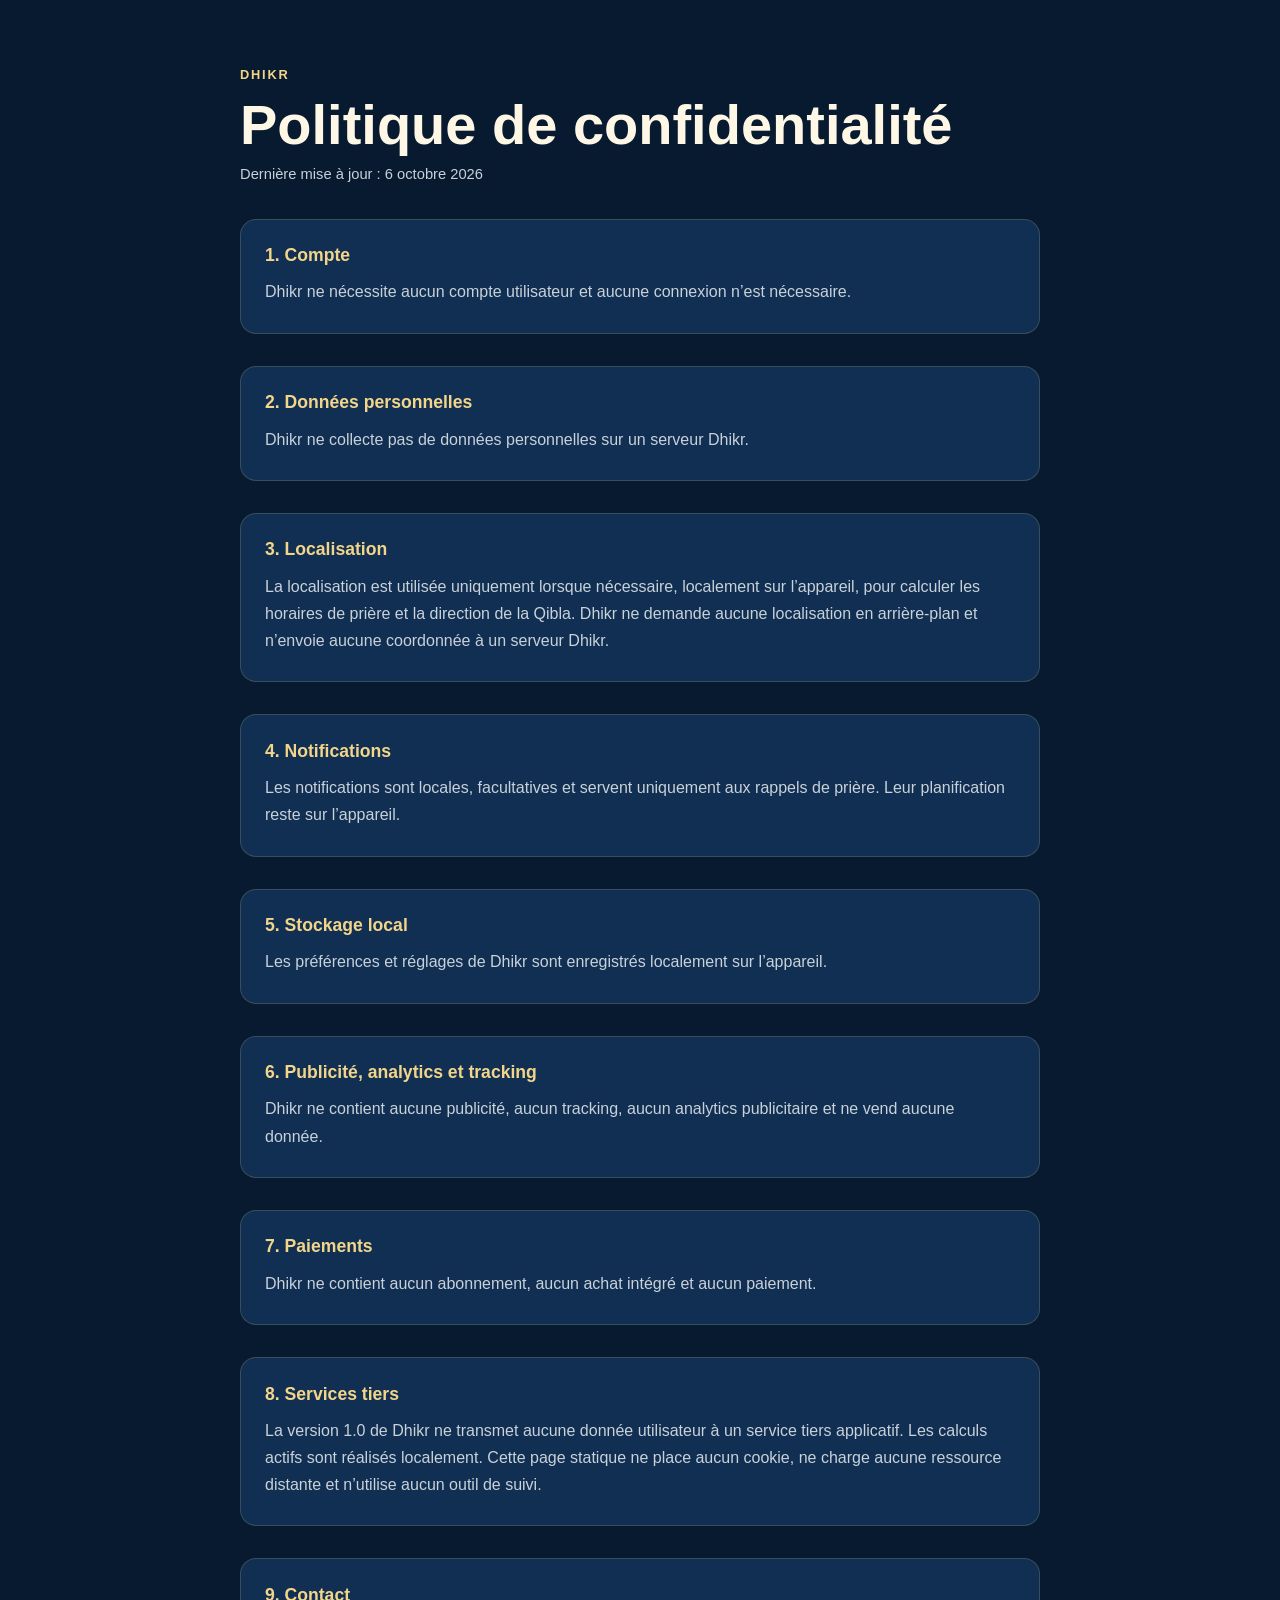
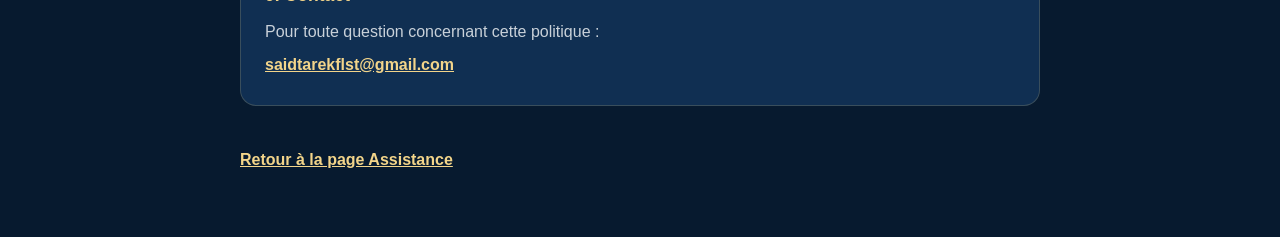
==== privacy.html @ 3fd02c1b "Add files via upload Add Dhikr support and privacy pages" ====
<!doctype html>
<html lang="fr">
  <head>
    <meta charset="utf-8" />
    <meta name="viewport" content="width=device-width, initial-scale=1" />
    <meta name="description" content="Politique de confidentialité de l’application Dhikr." />
    <title>Politique de confidentialité — Dhikr</title>
    <style>
      :root { color-scheme: dark; --night: #071a2f; --surface: #102f52; --ivory: #fff7e6; --muted: #c9d1d9; --gold: #f3d58a; }
      * { box-sizing: border-box; }
      body { margin: 0; min-height: 100vh; background: var(--night); color: var(--ivory); font: 16px/1.7 -apple-system, BlinkMacSystemFont, "Segoe UI", sans-serif; }
      main { width: min(100% - 2rem, 800px); margin: 0 auto; padding: 4rem 0; }
      .eyebrow { color: var(--gold); font-size: .8rem; font-weight: 700; letter-spacing: .14em; text-transform: uppercase; }
      h1 { margin: .5rem 0 .4rem; font-size: clamp(2rem, 7vw, 3.5rem); line-height: 1.1; }
      .updated { color: var(--muted); font-size: .92rem; }
      section { margin-top: 2rem; padding: 1.35rem 1.5rem; border: 1px solid rgba(243, 213, 138, .18); border-radius: 1rem; background: var(--surface); }
      h2 { margin: 0 0 .45rem; color: var(--gold); font-size: 1.1rem; }
      p { margin: .35rem 0; color: var(--muted); }
      a { color: var(--gold); font-weight: 650; }
      footer { margin-top: 2.5rem; }
    </style>
  </head>
  <body>
    <main>
      <div class="eyebrow">Dhikr</div>
      <h1>Politique de confidentialité</h1>
      <p class="updated">Dernière mise à jour&nbsp;: 6 octobre 2026</p>

      <section><h2>1. Compte</h2><p>Dhikr ne nécessite aucun compte utilisateur et aucune connexion n’est nécessaire.</p></section>
      <section><h2>2. Données personnelles</h2><p>Dhikr ne collecte pas de données personnelles sur un serveur Dhikr.</p></section>
      <section><h2>3. Localisation</h2><p>La localisation est utilisée uniquement lorsque nécessaire, localement sur l’appareil, pour calculer les horaires de prière et la direction de la Qibla. Dhikr ne demande aucune localisation en arrière-plan et n’envoie aucune coordonnée à un serveur Dhikr.</p></section>
      <section><h2>4. Notifications</h2><p>Les notifications sont locales, facultatives et servent uniquement aux rappels de prière. Leur planification reste sur l’appareil.</p></section>
      <section><h2>5. Stockage local</h2><p>Les préférences et réglages de Dhikr sont enregistrés localement sur l’appareil.</p></section>
      <section><h2>6. Publicité, analytics et tracking</h2><p>Dhikr ne contient aucune publicité, aucun tracking, aucun analytics publicitaire et ne vend aucune donnée.</p></section>
      <section><h2>7. Paiements</h2><p>Dhikr ne contient aucun abonnement, aucun achat intégré et aucun paiement.</p></section>
      <section><h2>8. Services tiers</h2><p>La version 1.0 de Dhikr ne transmet aucune donnée utilisateur à un service tiers applicatif. Les calculs actifs sont réalisés localement. Cette page statique ne place aucun cookie, ne charge aucune ressource distante et n’utilise aucun outil de suivi.</p></section>
      <section><h2>9. Contact</h2><p>Pour toute question concernant cette politique&nbsp;:</p><p><a href="mailto:saidtarekflst@gmail.com">saidtarekflst@gmail.com</a></p></section>

      <footer><a href="support.html">Retour à la page Assistance</a></footer>
    </main>
  </body>
</html>
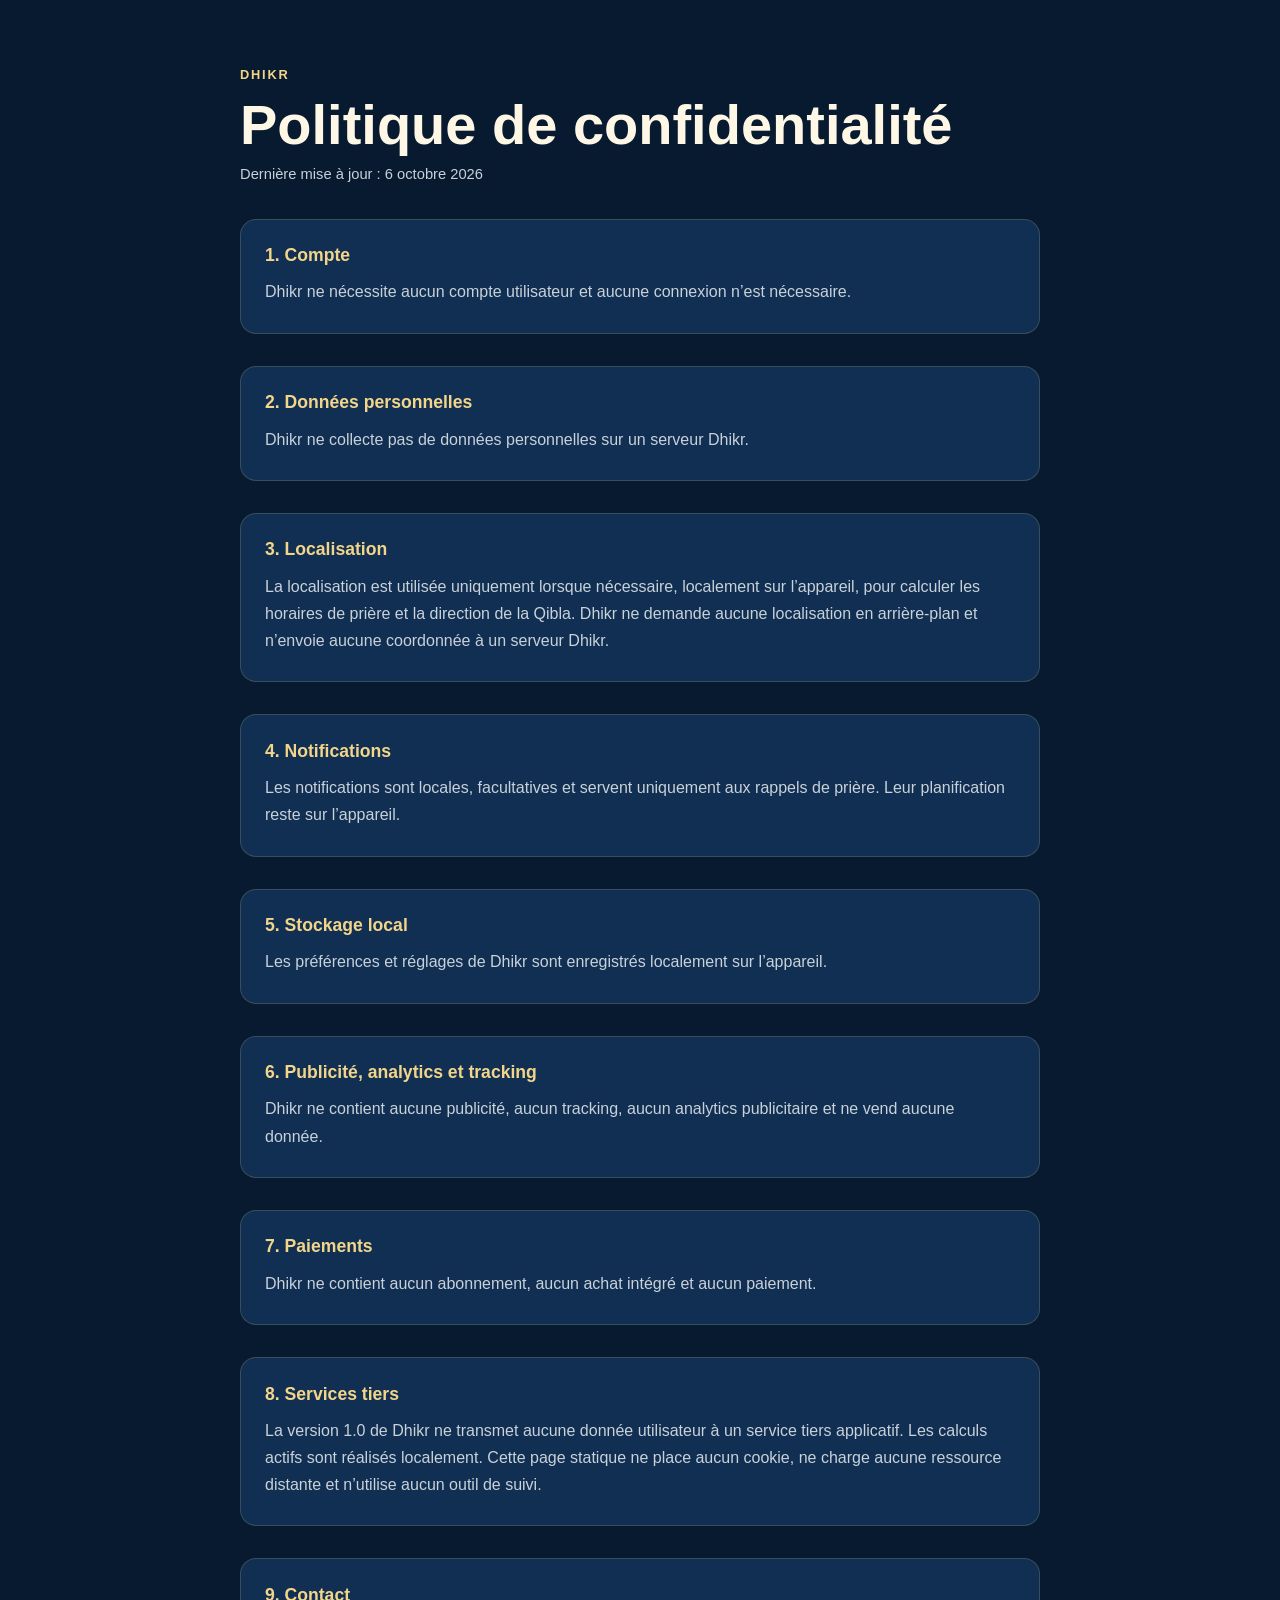
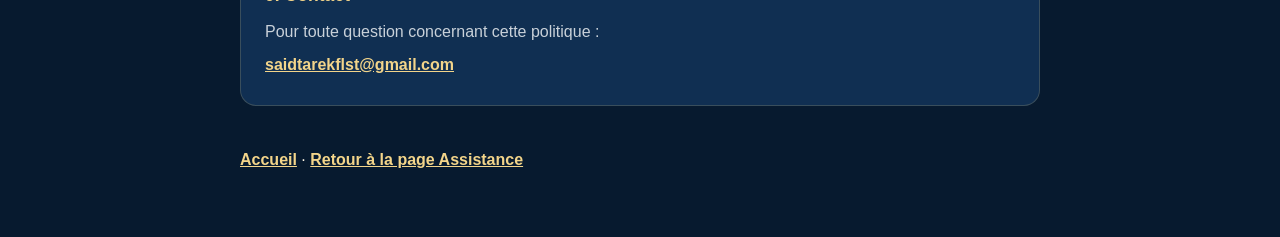
==== commit a5e473da: "Ajoute la page d'accueil du site Dhikr (FR/EN/AR) Page vitrine statique : fonctionnalités, confident" ====
--- a/privacy.html
+++ b/privacy.html
@@ -36,7 +36,7 @@
       <section><h2>8. Services tiers</h2><p>La version 1.0 de Dhikr ne transmet aucune donnée utilisateur à un service tiers applicatif. Les calculs actifs sont réalisés localement. Cette page statique ne place aucun cookie, ne charge aucune ressource distante et n’utilise aucun outil de suivi.</p></section>
       <section><h2>9. Contact</h2><p>Pour toute question concernant cette politique&nbsp;:</p><p><a href="mailto:saidtarekflst@gmail.com">saidtarekflst@gmail.com</a></p></section>
 
-      <footer><a href="support.html">Retour à la page Assistance</a></footer>
+      <footer><a href="index.html">Accueil</a> · <a href="support.html">Retour à la page Assistance</a></footer>
     </main>
   </body>
 </html>
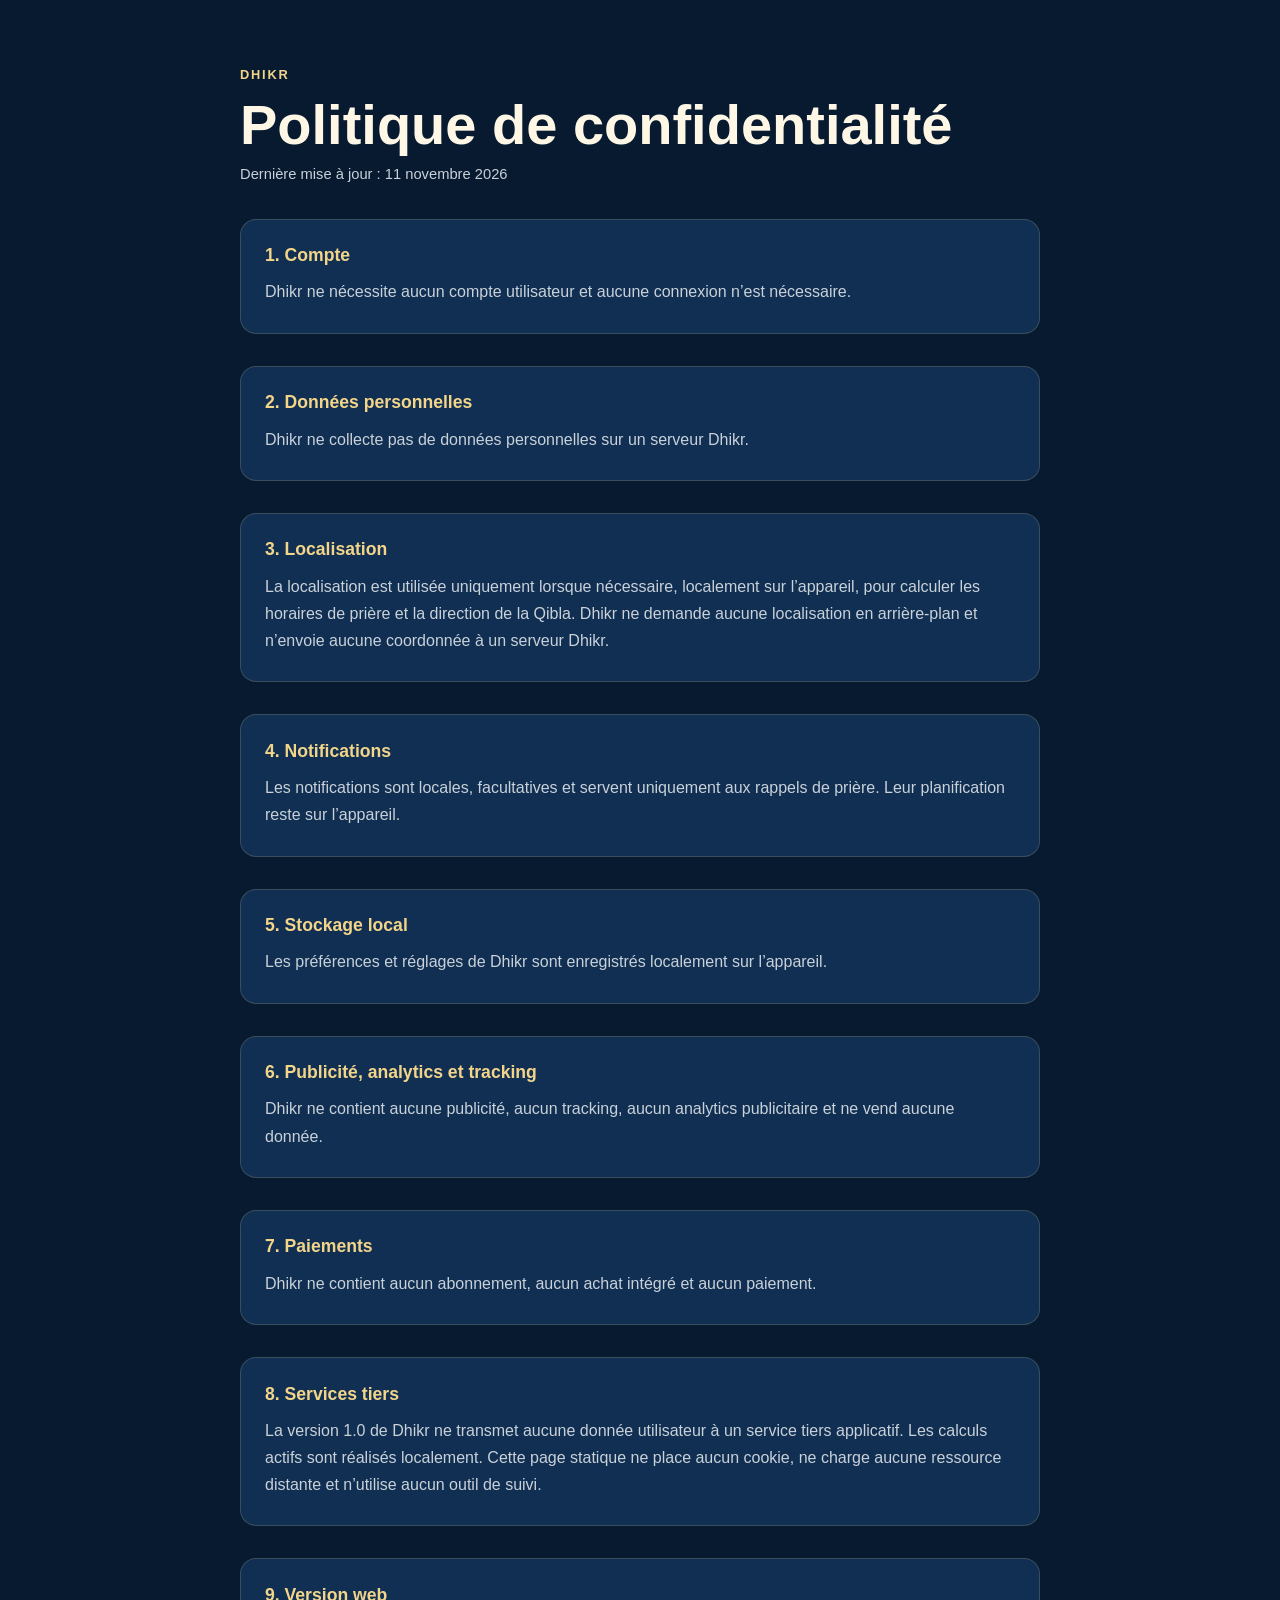
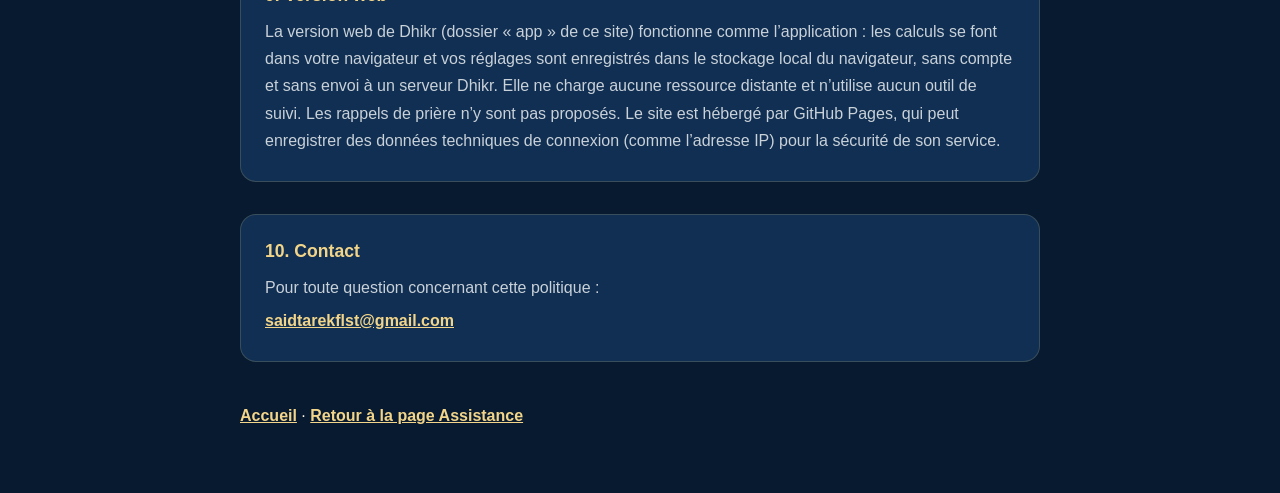
==== commit 0d3f54f2: "Ajoute la vraie app Dhikr en version web (dossier app/) - app/ : build web de l'app (nur-daily-grace" ====
--- a/privacy.html
+++ b/privacy.html
@@ -24,7 +24,7 @@
     <main>
       <div class="eyebrow">Dhikr</div>
       <h1>Politique de confidentialité</h1>
-      <p class="updated">Dernière mise à jour&nbsp;: 6 octobre 2026</p>
+      <p class="updated">Dernière mise à jour&nbsp;: 11 novembre 2026</p>
 
       <section><h2>1. Compte</h2><p>Dhikr ne nécessite aucun compte utilisateur et aucune connexion n’est nécessaire.</p></section>
       <section><h2>2. Données personnelles</h2><p>Dhikr ne collecte pas de données personnelles sur un serveur Dhikr.</p></section>
@@ -34,7 +34,8 @@
       <section><h2>6. Publicité, analytics et tracking</h2><p>Dhikr ne contient aucune publicité, aucun tracking, aucun analytics publicitaire et ne vend aucune donnée.</p></section>
       <section><h2>7. Paiements</h2><p>Dhikr ne contient aucun abonnement, aucun achat intégré et aucun paiement.</p></section>
       <section><h2>8. Services tiers</h2><p>La version 1.0 de Dhikr ne transmet aucune donnée utilisateur à un service tiers applicatif. Les calculs actifs sont réalisés localement. Cette page statique ne place aucun cookie, ne charge aucune ressource distante et n’utilise aucun outil de suivi.</p></section>
-      <section><h2>9. Contact</h2><p>Pour toute question concernant cette politique&nbsp;:</p><p><a href="mailto:saidtarekflst@gmail.com">saidtarekflst@gmail.com</a></p></section>
+      <section><h2>9. Version web</h2><p>La version web de Dhikr (dossier « app » de ce site) fonctionne comme l’application : les calculs se font dans votre navigateur et vos réglages sont enregistrés dans le stockage local du navigateur, sans compte et sans envoi à un serveur Dhikr. Elle ne charge aucune ressource distante et n’utilise aucun outil de suivi. Les rappels de prière n’y sont pas proposés. Le site est hébergé par GitHub Pages, qui peut enregistrer des données techniques de connexion (comme l’adresse IP) pour la sécurité de son service.</p></section>
+      <section><h2>10. Contact</h2><p>Pour toute question concernant cette politique&nbsp;:</p><p><a href="mailto:saidtarekflst@gmail.com">saidtarekflst@gmail.com</a></p></section>
 
       <footer><a href="index.html">Accueil</a> · <a href="support.html">Retour à la page Assistance</a></footer>
     </main>
